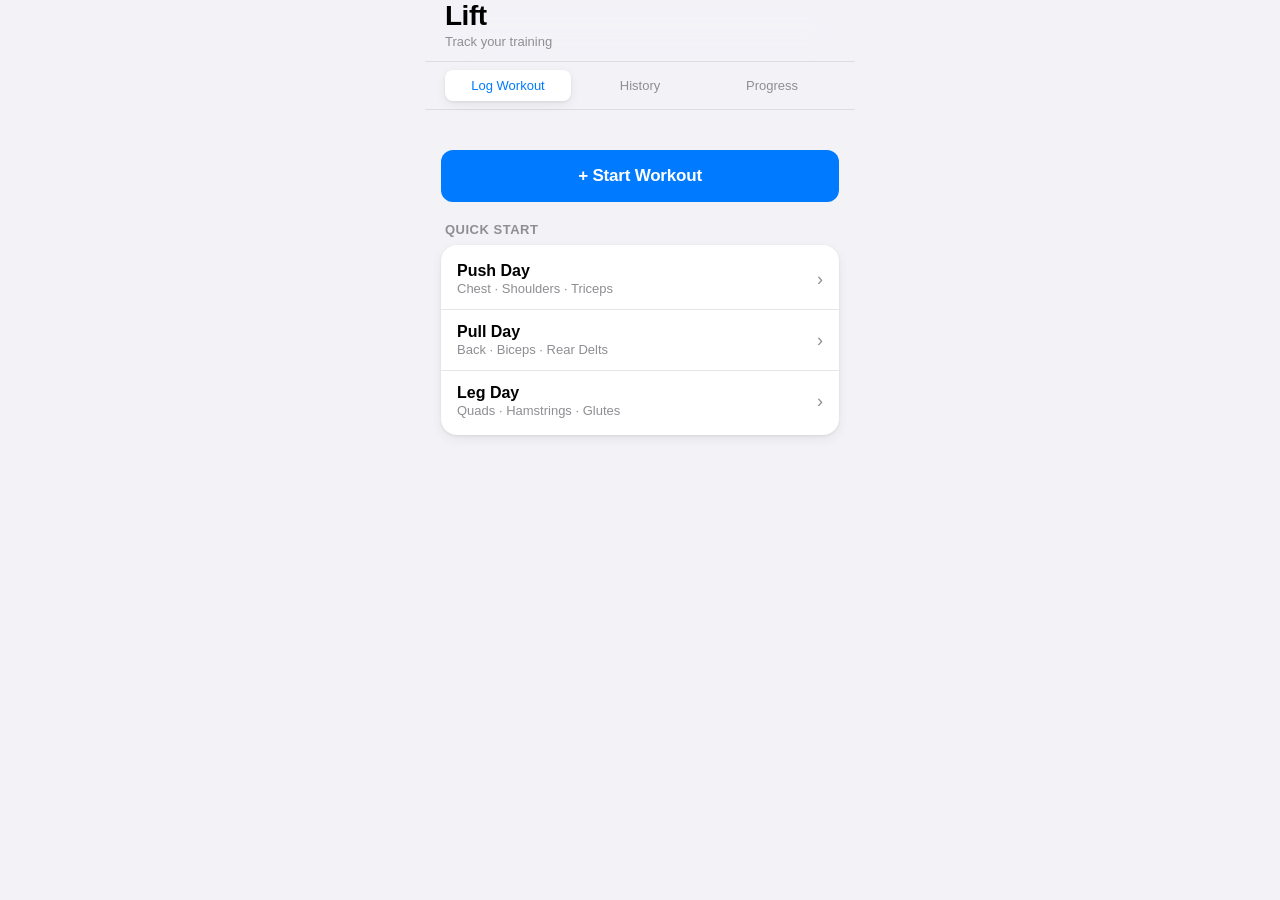
==== work_out.html @ ac43547d "new app" ====
<!DOCTYPE html>
<html lang="en">
<head>
<meta charset="UTF-8">
<meta name="viewport" content="width=device-width, initial-scale=1.0">
<title>Lift — Workout Tracker</title>
<style>
  * { box-sizing: border-box; margin: 0; padding: 0; -webkit-tap-highlight-color: transparent; }

  :root {
    --ios-blue: #007AFF;
    --ios-blue-light: #E8F2FF;
    --ios-red: #FF3B30;
    --ios-green: #34C759;
    --ios-orange: #FF9500;
    --ios-gray: #8E8E93;
    --ios-gray2: #AEAEB2;
    --ios-gray3: #C7C7CC;
    --ios-gray4: #D1D1D6;
    --ios-gray5: #E5E5EA;
    --ios-gray6: #F2F2F7;
    --bg: #F2F2F7;
    --surface: #FFFFFF;
    --surface2: #F9F9FB;
    --text: #000000;
    --text2: #3C3C43;
    --text3: #8E8E93;
    --separator: rgba(60,60,67,0.12);
    --border-r: 12px;
    --border-r-sm: 8px;
    --border-r-lg: 16px;
    --shadow: 0 1px 3px rgba(0,0,0,0.08), 0 4px 12px rgba(0,0,0,0.06);
  }

  @media (prefers-color-scheme: dark) {
    :root {
      --ios-blue-light: #0A2540;
      --bg: #000000;
      --surface: #1C1C1E;
      --surface2: #2C2C2E;
      --text: #FFFFFF;
      --text2: #EBEBF5;
      --text3: #8E8E93;
      --separator: rgba(84,84,88,0.65);
      --shadow: 0 1px 3px rgba(0,0,0,0.3), 0 4px 12px rgba(0,0,0,0.2);
    }
  }

  body {
    font-family: -apple-system, 'SF Pro Display', 'SF Pro Text', BlinkMacSystemFont, 'Helvetica Neue', sans-serif;
    background: var(--bg);
    color: var(--text);
    min-height: 100vh;
    max-width: 430px;
    margin: 0 auto;
  }

  /* Nav */
  .nav {
    position: sticky;
    top: 0;
    z-index: 100;
    background: rgba(242,242,247,0.85);
    backdrop-filter: blur(20px) saturate(180%);
    -webkit-backdrop-filter: blur(20px) saturate(180%);
    border-bottom: 0.5px solid var(--separator);
    padding: env(safe-area-inset-top, 44px) 20px 12px;
  }

  @media (prefers-color-scheme: dark) {
    .nav { background: rgba(0,0,0,0.85); }
  }

  .nav-title {
    font-size: 28px;
    font-weight: 700;
    letter-spacing: -0.5px;
    color: var(--text);
  }

  .nav-subtitle {
    font-size: 13px;
    color: var(--text3);
    margin-top: 2px;
  }

  /* Tabs */
  .tabs {
    display: flex;
    background: var(--bg);
    padding: 8px 20px;
    gap: 6px;
    border-bottom: 0.5px solid var(--separator);
  }

  .tab-btn {
    flex: 1;
    padding: 8px;
    border-radius: var(--border-r-sm);
    border: none;
    background: transparent;
    color: var(--text3);
    font-size: 13px;
    font-weight: 500;
    cursor: pointer;
    transition: all 0.2s;
    font-family: inherit;
  }

  .tab-btn.active {
    background: var(--surface);
    color: var(--ios-blue);
    box-shadow: var(--shadow);
  }

  /* Content */
  .screen { display: none; padding: 16px 16px 100px; }
  .screen.active { display: block; }

  /* Cards */
  .card {
    background: var(--surface);
    border-radius: var(--border-r-lg);
    overflow: hidden;
    margin-bottom: 16px;
    box-shadow: var(--shadow);
  }

  .card-header {
    padding: 14px 16px;
    border-bottom: 0.5px solid var(--separator);
    display: flex;
    align-items: center;
    justify-content: space-between;
  }

  .card-title {
    font-size: 17px;
    font-weight: 600;
    color: var(--text);
    letter-spacing: -0.2px;
  }

  .card-body { padding: 16px; }

  /* Buttons */
  .btn-primary {
    background: var(--ios-blue);
    color: #fff;
    border: none;
    border-radius: var(--border-r);
    padding: 14px 20px;
    font-size: 16px;
    font-weight: 600;
    cursor: pointer;
    width: 100%;
    font-family: inherit;
    transition: opacity 0.15s, transform 0.1s;
    letter-spacing: -0.2px;
  }

  .btn-primary:active { opacity: 0.8; transform: scale(0.98); }

  .btn-secondary {
    background: var(--ios-blue-light);
    color: var(--ios-blue);
    border: none;
    border-radius: var(--border-r-sm);
    padding: 9px 14px;
    font-size: 14px;
    font-weight: 600;
    cursor: pointer;
    font-family: inherit;
    transition: opacity 0.15s, transform 0.1s;
  }

  .btn-secondary:active { opacity: 0.7; transform: scale(0.97); }

  .btn-ghost {
    background: transparent;
    color: var(--ios-blue);
    border: none;
    padding: 6px 10px;
    font-size: 15px;
    font-weight: 500;
    cursor: pointer;
    font-family: inherit;
  }

  .btn-danger {
    background: rgba(255,59,48,0.1);
    color: var(--ios-red);
    border: none;
    border-radius: var(--border-r-sm);
    padding: 7px 10px;
    font-size: 13px;
    font-weight: 500;
    cursor: pointer;
    font-family: inherit;
  }

  /* Form elements */
  .field-label {
    font-size: 12px;
    font-weight: 600;
    color: var(--text3);
    text-transform: uppercase;
    letter-spacing: 0.4px;
    margin-bottom: 6px;
  }

  input[type="text"], input[type="number"], select, textarea {
    width: 100%;
    background: var(--surface2);
    border: 1px solid var(--separator);
    border-radius: var(--border-r-sm);
    padding: 10px 12px;
    font-size: 15px;
    color: var(--text);
    font-family: inherit;
    outline: none;
    transition: border-color 0.2s;
    -webkit-appearance: none;
  }

  input:focus, select:focus, textarea:focus {
    border-color: var(--ios-blue);
    background: var(--surface);
  }

  input::placeholder { color: var(--text3); }

  /* Workout name input on log screen */
  .workout-name-input {
    font-size: 22px;
    font-weight: 700;
    padding: 12px 0;
    background: transparent;
    border: none;
    border-bottom: 1.5px solid var(--separator);
    border-radius: 0;
    letter-spacing: -0.3px;
  }

  .workout-name-input:focus { border-bottom-color: var(--ios-blue); }

  /* Exercise block */
  .exercise-block {
    background: var(--surface);
    border-radius: var(--border-r-lg);
    margin-bottom: 12px;
    overflow: hidden;
    box-shadow: var(--shadow);
  }

  .exercise-header {
    display: flex;
    align-items: center;
    gap: 10px;
    padding: 12px 14px;
    background: var(--surface);
    border-bottom: 0.5px solid var(--separator);
  }

  .exercise-name-input {
    flex: 1;
    background: transparent;
    border: none;
    border-radius: 0;
    font-size: 16px;
    font-weight: 600;
    padding: 0;
    letter-spacing: -0.2px;
  }

  .exercise-name-input:focus { border: none; outline: none; }

  /* Sets table */
  .sets-table { width: 100%; }

  .sets-header {
    display: grid;
    grid-template-columns: 32px 1fr 1fr 1fr 36px;
    gap: 6px;
    padding: 6px 14px;
    background: var(--bg);
  }

  .sets-header span {
    font-size: 11px;
    font-weight: 600;
    color: var(--text3);
    text-transform: uppercase;
    letter-spacing: 0.4px;
    text-align: center;
  }

  .sets-header span:first-child { text-align: left; }

  .set-row {
    display: grid;
    grid-template-columns: 32px 1fr 1fr 1fr 36px;
    gap: 6px;
    padding: 6px 14px;
    align-items: center;
    border-bottom: 0.5px solid var(--separator);
    animation: slideIn 0.2s ease;
  }

  @keyframes slideIn {
    from { opacity: 0; transform: translateY(-6px); }
    to { opacity: 1; transform: translateY(0); }
  }

  .set-number {
    width: 26px;
    height: 26px;
    border-radius: 50%;
    background: var(--ios-blue-light);
    color: var(--ios-blue);
    display: flex;
    align-items: center;
    justify-content: center;
    font-size: 12px;
    font-weight: 700;
  }

  .set-row input {
    text-align: center;
    padding: 7px 4px;
    font-size: 15px;
    font-weight: 500;
  }

  .remove-set-btn {
    background: transparent;
    border: none;
    color: var(--text3);
    cursor: pointer;
    font-size: 20px;
    line-height: 1;
    padding: 2px 4px;
    border-radius: 50%;
    transition: color 0.15s;
  }

  .remove-set-btn:active { color: var(--ios-red); }

  .add-set-row {
    padding: 10px 14px;
  }

  .add-set-btn {
    background: transparent;
    border: none;
    color: var(--ios-blue);
    font-size: 14px;
    font-weight: 600;
    cursor: pointer;
    font-family: inherit;
    padding: 2px 0;
    display: flex;
    align-items: center;
    gap: 4px;
  }

  /* Timer pill */
  .timer-pill {
    display: inline-flex;
    align-items: center;
    gap: 6px;
    background: rgba(52,199,89,0.12);
    color: var(--ios-green);
    padding: 6px 12px;
    border-radius: 20px;
    font-size: 14px;
    font-weight: 600;
    margin-bottom: 16px;
  }

  .timer-dot {
    width: 8px;
    height: 8px;
    border-radius: 50%;
    background: var(--ios-green);
    animation: pulse 1.5s infinite;
  }

  @keyframes pulse {
    0%, 100% { opacity: 1; }
    50% { opacity: 0.3; }
  }

  /* History cards */
  .history-card {
    background: var(--surface);
    border-radius: var(--border-r-lg);
    padding: 14px 16px;
    margin-bottom: 10px;
    box-shadow: var(--shadow);
    cursor: pointer;
    transition: transform 0.1s;
  }

  .history-card:active { transform: scale(0.98); }

  .history-date {
    font-size: 12px;
    font-weight: 600;
    color: var(--ios-blue);
    text-transform: uppercase;
    letter-spacing: 0.5px;
    margin-bottom: 4px;
  }

  .history-name {
    font-size: 18px;
    font-weight: 700;
    letter-spacing: -0.3px;
    margin-bottom: 6px;
  }

  .history-meta {
    display: flex;
    gap: 12px;
    flex-wrap: wrap;
  }

  .history-pill {
    font-size: 12px;
    color: var(--text3);
    display: flex;
    align-items: center;
    gap: 3px;
  }

  /* Expanded history */
  .history-detail {
    margin-top: 12px;
    padding-top: 12px;
    border-top: 0.5px solid var(--separator);
    display: none;
  }

  .history-detail.open { display: block; }

  .history-exercise {
    margin-bottom: 10px;
  }

  .history-ex-name {
    font-size: 14px;
    font-weight: 600;
    margin-bottom: 4px;
    color: var(--text2);
  }

  .history-sets {
    display: flex;
    flex-wrap: wrap;
    gap: 5px;
  }

  .history-set-chip {
    background: var(--bg);
    border-radius: 6px;
    padding: 3px 8px;
    font-size: 12px;
    color: var(--text3);
    font-weight: 500;
  }

  /* Stats */
  .stats-grid {
    display: grid;
    grid-template-columns: 1fr 1fr;
    gap: 10px;
    margin-bottom: 16px;
  }

  .stat-card {
    background: var(--surface);
    border-radius: var(--border-r-lg);
    padding: 14px;
    box-shadow: var(--shadow);
  }

  .stat-icon {
    font-size: 20px;
    margin-bottom: 6px;
  }

  .stat-value {
    font-size: 26px;
    font-weight: 700;
    letter-spacing: -0.5px;
    color: var(--text);
  }

  .stat-label {
    font-size: 12px;
    color: var(--text3);
    font-weight: 500;
    margin-top: 2px;
  }

  /* Empty state */
  .empty-state {
    text-align: center;
    padding: 48px 24px;
    color: var(--text3);
  }

  .empty-icon { font-size: 48px; margin-bottom: 12px; }
  .empty-title { font-size: 18px; font-weight: 600; color: var(--text2); margin-bottom: 6px; }
  .empty-sub { font-size: 14px; line-height: 1.5; }

  /* Bottom bar */
  .bottom-bar {
    position: fixed;
    bottom: 0;
    left: 50%;
    transform: translateX(-50%);
    width: 100%;
    max-width: 430px;
    padding: 12px 16px env(safe-area-inset-bottom, 16px);
    background: rgba(242,242,247,0.9);
    backdrop-filter: blur(20px);
    -webkit-backdrop-filter: blur(20px);
    border-top: 0.5px solid var(--separator);
    z-index: 50;
  }

  @media (prefers-color-scheme: dark) {
    .bottom-bar { background: rgba(0,0,0,0.9); }
  }

  /* Section header */
  .section-header {
    font-size: 13px;
    font-weight: 600;
    color: var(--text3);
    text-transform: uppercase;
    letter-spacing: 0.5px;
    padding: 0 4px;
    margin-bottom: 8px;
    margin-top: 4px;
  }

  /* Tag badge */
  .muscle-tag {
    display: inline-block;
    background: var(--ios-blue-light);
    color: var(--ios-blue);
    border-radius: 6px;
    padding: 3px 8px;
    font-size: 12px;
    font-weight: 600;
    margin: 2px;
  }

  /* Modal overlay */
  .modal-overlay {
    display: none;
    position: fixed;
    inset: 0;
    background: rgba(0,0,0,0.5);
    z-index: 200;
    align-items: flex-end;
  }

  .modal-overlay.open { display: flex; }

  .modal-sheet {
    background: var(--surface);
    border-radius: 20px 20px 0 0;
    width: 100%;
    max-width: 430px;
    margin: 0 auto;
    padding: 20px 20px env(safe-area-inset-bottom, 20px);
    animation: slideUp 0.3s cubic-bezier(0.32,0.72,0,1);
  }

  @keyframes slideUp {
    from { transform: translateY(100%); }
    to { transform: translateY(0); }
  }

  .modal-handle {
    width: 36px;
    height: 4px;
    border-radius: 2px;
    background: var(--ios-gray4);
    margin: 0 auto 20px;
  }

  select {
    background-image: url("data:image/svg+xml,%3Csvg xmlns='http://www.w3.org/2000/svg' width='12' height='8'%3E%3Cpath d='M1 1l5 5 5-5' stroke='%238E8E93' stroke-width='1.5' fill='none' stroke-linecap='round'/%3E%3C/svg%3E");
    background-repeat: no-repeat;
    background-position: right 12px center;
    padding-right: 32px;
    cursor: pointer;
  }

  .chevron {
    color: var(--text3);
    font-size: 18px;
    font-weight: 300;
    transition: transform 0.2s;
  }

  .chevron.open { transform: rotate(90deg); }
</style>
</head>
<body>

<div class="nav">
  <div class="nav-title">Lift</div>
  <div class="nav-subtitle" id="nav-sub">Track your training</div>
</div>

<div class="tabs">
  <button class="tab-btn active" onclick="switchTab('log')">Log Workout</button>
  <button class="tab-btn" onclick="switchTab('history')">History</button>
  <button class="tab-btn" onclick="switchTab('stats')">Progress</button>
</div>

<!-- LOG SCREEN -->
<div class="screen active" id="screen-log">
  <div id="log-idle">
    <div style="padding: 24px 0 16px;">
      <button class="btn-primary" onclick="startWorkout()" style="font-size: 17px; padding: 16px;">
        + Start Workout
      </button>
    </div>

    <div class="section-header">Quick Start</div>
    <div class="card">
      <div style="padding: 4px 0;">
        <div onclick="startFromTemplate('Push Day')" style="padding: 13px 16px; display: flex; align-items: center; justify-content: space-between; cursor: pointer; border-bottom: 0.5px solid var(--separator);">
          <div>
            <div style="font-size: 16px; font-weight: 600;">Push Day</div>
            <div style="font-size: 13px; color: var(--text3); margin-top: 1px;">Chest · Shoulders · Triceps</div>
          </div>
          <span class="chevron">›</span>
        </div>
        <div onclick="startFromTemplate('Pull Day')" style="padding: 13px 16px; display: flex; align-items: center; justify-content: space-between; cursor: pointer; border-bottom: 0.5px solid var(--separator);">
          <div>
            <div style="font-size: 16px; font-weight: 600;">Pull Day</div>
            <div style="font-size: 13px; color: var(--text3); margin-top: 1px;">Back · Biceps · Rear Delts</div>
          </div>
          <span class="chevron">›</span>
        </div>
        <div onclick="startFromTemplate('Leg Day')" style="padding: 13px 16px; display: flex; align-items: center; justify-content: space-between; cursor: pointer;">
          <div>
            <div style="font-size: 16px; font-weight: 600;">Leg Day</div>
            <div style="font-size: 13px; color: var(--text3); margin-top: 1px;">Quads · Hamstrings · Glutes</div>
          </div>
          <span class="chevron">›</span>
        </div>
      </div>
    </div>
  </div>

  <div id="log-active" style="display:none;">
    <div style="margin-bottom: 16px;">
      <input type="text" class="workout-name-input" id="workout-name" placeholder="Workout Name" style="width:100%;"/>
    </div>
    <div class="timer-pill">
      <div class="timer-dot"></div>
      <span id="timer-display">0:00</span>
    </div>

    <div id="exercises-container"></div>

    <button class="btn-secondary" onclick="addExercise()" style="width:100%; padding: 12px; font-size: 15px; margin-bottom: 12px;">
      + Add Exercise
    </button>

    <div style="display: flex; gap: 10px;">
      <button onclick="cancelWorkout()" style="flex:1; padding: 13px; background: rgba(255,59,48,0.1); color: var(--ios-red); border: none; border-radius: 12px; font-size: 15px; font-weight: 600; cursor: pointer; font-family: inherit;">Cancel</button>
      <button onclick="finishWorkout()" style="flex:2; padding: 13px; background: var(--ios-green); color: #fff; border: none; border-radius: 12px; font-size: 15px; font-weight: 600; cursor: pointer; font-family: inherit;">Finish Workout</button>
    </div>
  </div>
</div>

<!-- HISTORY SCREEN -->
<div class="screen" id="screen-history">
  <div id="history-list">
    <div class="empty-state">
      <div class="empty-icon">🏋️</div>
      <div class="empty-title">No workouts yet</div>
      <div class="empty-sub">Your completed workouts will appear here. Start your first session!</div>
    </div>
  </div>
</div>

<!-- STATS SCREEN -->
<div class="screen" id="screen-stats">
  <div class="stats-grid" id="stats-grid">
    <div class="stat-card">
      <div class="stat-icon">📅</div>
      <div class="stat-value" id="stat-total">0</div>
      <div class="stat-label">Total Workouts</div>
    </div>
    <div class="stat-card">
      <div class="stat-icon">🔥</div>
      <div class="stat-value" id="stat-streak">0</div>
      <div class="stat-label">Day Streak</div>
    </div>
    <div class="stat-card">
      <div class="stat-icon">⚡</div>
      <div class="stat-value" id="stat-sets">0</div>
      <div class="stat-label">Total Sets</div>
    </div>
    <div class="stat-card">
      <div class="stat-icon">🏆</div>
      <div class="stat-value" id="stat-volume">0</div>
      <div class="stat-label">Total Volume (lbs)</div>
    </div>
  </div>

  <div class="section-header" style="margin-top: 8px;">Exercise Frequency</div>
  <div id="exercise-freq" class="card card-body">
    <div style="color: var(--text3); font-size: 14px; text-align: center; padding: 16px 0;">Complete workouts to see your most-trained exercises.</div>
  </div>
</div>

<!-- EXERCISE PICKER MODAL -->
<div class="modal-overlay" id="exercise-modal" onclick="closeModal(event)">
  <div class="modal-sheet" onclick="event.stopPropagation()">
    <div class="modal-handle"></div>
    <div style="font-size: 18px; font-weight: 700; margin-bottom: 14px; letter-spacing: -0.3px;">Choose Exercise</div>
    <input type="text" placeholder="Search exercises…" id="exercise-search" oninput="filterExercises()" style="margin-bottom: 12px;">
    <div id="exercise-list" style="max-height: 360px; overflow-y: auto;"></div>
  </div>
</div>

<script>
const EXERCISES = [
  {name:'Bench Press', muscles:'Chest · Triceps'},
  {name:'Incline Bench Press', muscles:'Upper Chest'},
  {name:'Dumbbell Fly', muscles:'Chest'},
  {name:'Push-up', muscles:'Chest · Triceps'},
  {name:'Cable Crossover', muscles:'Chest'},
  {name:'Overhead Press', muscles:'Shoulders · Triceps'},
  {name:'Lateral Raise', muscles:'Shoulders'},
  {name:'Front Raise', muscles:'Shoulders'},
  {name:'Arnold Press', muscles:'Shoulders'},
  {name:'Tricep Pushdown', muscles:'Triceps'},
  {name:'Skull Crusher', muscles:'Triceps'},
  {name:'Tricep Dip', muscles:'Triceps'},
  {name:'Pull-up', muscles:'Back · Biceps'},
  {name:'Barbell Row', muscles:'Back'},
  {name:'Dumbbell Row', muscles:'Back'},
  {name:'Lat Pulldown', muscles:'Back'},
  {name:'Seated Cable Row', muscles:'Back'},
  {name:'Face Pull', muscles:'Rear Delts'},
  {name:'Barbell Curl', muscles:'Biceps'},
  {name:'Dumbbell Curl', muscles:'Biceps'},
  {name:'Hammer Curl', muscles:'Biceps'},
  {name:'Preacher Curl', muscles:'Biceps'},
  {name:'Squat', muscles:'Quads · Glutes'},
  {name:'Leg Press', muscles:'Quads'},
  {name:'Romanian Deadlift', muscles:'Hamstrings · Glutes'},
  {name:'Deadlift', muscles:'Full Body'},
  {name:'Leg Curl', muscles:'Hamstrings'},
  {name:'Leg Extension', muscles:'Quads'},
  {name:'Hip Thrust', muscles:'Glutes'},
  {name:'Calf Raise', muscles:'Calves'},
  {name:'Lunge', muscles:'Quads · Glutes'},
  {name:'Plank', muscles:'Core'},
  {name:'Crunch', muscles:'Core'},
  {name:'Cable Crunch', muscles:'Core'},
  {name:'Russian Twist', muscles:'Core'},
  {name:'Custom Exercise', muscles:'Custom'},
];

const TEMPLATES = {
  'Push Day': ['Bench Press','Overhead Press','Incline Bench Press','Lateral Raise','Tricep Pushdown'],
  'Pull Day': ['Pull-up','Barbell Row','Lat Pulldown','Barbell Curl','Face Pull'],
  'Leg Day': ['Squat','Romanian Deadlift','Leg Press','Leg Curl','Calf Raise'],
};

let workouts = JSON.parse(localStorage.getItem('lift_workouts') || '[]');
let currentWorkout = null;
let timerInterval = null;
let timerStart = null;
let currentExerciseTarget = null;

function switchTab(tab) {
  document.querySelectorAll('.tab-btn').forEach((b,i) => b.classList.remove('active'));
  document.querySelectorAll('.screen').forEach(s => s.classList.remove('active'));
  const tabs = ['log','history','stats'];
  document.querySelectorAll('.tab-btn')[tabs.indexOf(tab)].classList.add('active');
  document.getElementById('screen-' + tab).classList.add('active');
  if (tab === 'history') renderHistory();
  if (tab === 'stats') renderStats();
}

function startWorkout(name) {
  currentWorkout = {
    name: name || 'Morning Workout',
    date: new Date().toISOString(),
    exercises: []
  };
  document.getElementById('workout-name').value = currentWorkout.name;
  document.getElementById('log-idle').style.display = 'none';
  document.getElementById('log-active').style.display = 'block';
  document.getElementById('exercises-container').innerHTML = '';
  timerStart = Date.now();
  timerInterval = setInterval(updateTimer, 1000);
  document.getElementById('nav-sub').textContent = 'Workout in progress';
  addExercise();
}

function startFromTemplate(tplName) {
  currentWorkout = {
    name: tplName,
    date: new Date().toISOString(),
    exercises: []
  };
  document.getElementById('workout-name').value = tplName;
  document.getElementById('log-idle').style.display = 'none';
  document.getElementById('log-active').style.display = 'block';
  document.getElementById('exercises-container').innerHTML = '';
  timerStart = Date.now();
  timerInterval = setInterval(updateTimer, 1000);
  document.getElementById('nav-sub').textContent = 'Workout in progress';
  const exs = TEMPLATES[tplName] || [];
  exs.forEach(name => addExercise(name));
}

function updateTimer() {
  const elapsed = Math.floor((Date.now() - timerStart) / 1000);
  const m = Math.floor(elapsed / 60), s = elapsed % 60;
  document.getElementById('timer-display').textContent = m + ':' + String(s).padStart(2,'0');
}

let exCounter = 0;
function addExercise(namePreset) {
  const id = 'ex-' + (exCounter++);
  const container = document.getElementById('exercises-container');
  const div = document.createElement('div');
  div.className = 'exercise-block';
  div.id = id;
  div.innerHTML = `
    <div class="exercise-header">
      <input type="text" class="exercise-name-input" placeholder="Exercise name" value="${namePreset || ''}" id="${id}-name">
      <button class="btn-secondary" onclick="openExercisePicker('${id}')">Browse</button>
      <button class="btn-danger" onclick="removeExercise('${id}')">✕</button>
    </div>
    <div class="sets-table">
      <div class="sets-header">
        <span>Set</span>
        <span>Reps</span>
        <span>Weight</span>
        <span>Unit</span>
        <span></span>
      </div>
      <div id="${id}-sets"></div>
    </div>
    <div class="add-set-row">
      <button class="add-set-btn" onclick="addSet('${id}')">+ Add Set</button>
    </div>
  `;
  container.appendChild(div);
  addSet(id);
}

function removeExercise(id) {
  document.getElementById(id).remove();
}

let setCounters = {};
function addSet(exId) {
  if (!setCounters[exId]) setCounters[exId] = 0;
  setCounters[exId]++;
  const num = setCounters[exId];
  const setId = exId + '-set-' + num;
  const container = document.getElementById(exId + '-sets');
  const div = document.createElement('div');
  div.className = 'set-row';
  div.id = setId;
  div.innerHTML = `
    <div class="set-number">${num}</div>
    <input type="number" placeholder="—" min="0" id="${setId}-reps">
    <input type="number" placeholder="—" min="0" step="0.5" id="${setId}-weight">
    <select id="${setId}-unit" style="padding: 7px 28px 7px 8px; font-size: 13px;">
      <option>lbs</option>
      <option>kg</option>
    </select>
    <button class="remove-set-btn" onclick="removeSet('${setId}', '${exId}')">−</button>
  `;
  container.appendChild(div);
}

function removeSet(setId, exId) {
  const el = document.getElementById(setId);
  if (el) el.remove();
  renumberSets(exId);
}

function renumberSets(exId) {
  const rows = document.querySelectorAll(`#${exId}-sets .set-row`);
  rows.forEach((row, i) => {
    const badge = row.querySelector('.set-number');
    if (badge) badge.textContent = i + 1;
  });
}

function openExercisePicker(exId) {
  currentExerciseTarget = exId;
  filterExercises();
  document.getElementById('exercise-modal').classList.add('open');
  document.getElementById('exercise-search').value = '';
  document.getElementById('exercise-search').focus();
}

function closeModal(e) {
  document.getElementById('exercise-modal').classList.remove('open');
}

function filterExercises() {
  const q = document.getElementById('exercise-search').value.toLowerCase();
  const list = document.getElementById('exercise-list');
  const filtered = EXERCISES.filter(e => e.name.toLowerCase().includes(q) || e.muscles.toLowerCase().includes(q));
  list.innerHTML = filtered.map(e => `
    <div onclick="pickExercise('${e.name}')" style="padding: 12px 4px; display: flex; align-items: center; justify-content: space-between; border-bottom: 0.5px solid var(--separator); cursor: pointer;">
      <div>
        <div style="font-size: 16px; font-weight: 500;">${e.name}</div>
        <div style="font-size: 12px; color: var(--text3); margin-top: 2px;">${e.muscles}</div>
      </div>
      <span style="color: var(--ios-blue); font-size: 20px;">+</span>
    </div>
  `).join('');
}

function pickExercise(name) {
  if (currentExerciseTarget) {
    document.getElementById(currentExerciseTarget + '-name').value = name === 'Custom Exercise' ? '' : name;
    if (name === 'Custom Exercise') {
      document.getElementById(currentExerciseTarget + '-name').focus();
    }
  }
  document.getElementById('exercise-modal').classList.remove('open');
}

function collectWorkoutData() {
  const name = document.getElementById('workout-name').value || 'Workout';
  const exercises = [];
  document.querySelectorAll('.exercise-block').forEach(block => {
    const exName = block.querySelector('.exercise-name-input').value || 'Unknown Exercise';
    const sets = [];
    block.querySelectorAll('.set-row').forEach(row => {
      const reps = row.querySelector('input[id$="-reps"]')?.value;
      const weight = row.querySelector('input[id$="-weight"]')?.value;
      const unit = row.querySelector('select')?.value || 'lbs';
      sets.push({ reps: reps || '—', weight: weight || '—', unit });
    });
    if (sets.length > 0) exercises.push({ name: exName, sets });
  });
  return { name, exercises };
}

function finishWorkout() {
  const { name, exercises } = collectWorkoutData();
  if (exercises.length === 0) {
    alert('Add at least one exercise before finishing.');
    return;
  }
  const elapsed = Math.floor((Date.now() - timerStart) / 1000);
  const workout = {
    id: Date.now(),
    name,
    date: new Date().toISOString(),
    duration: elapsed,
    exercises
  };
  workouts.unshift(workout);
  localStorage.setItem('lift_workouts', JSON.stringify(workouts));
  endSession();
  switchTab('history');
}

function cancelWorkout() {
  if (!confirm('Cancel this workout? Progress will be lost.')) return;
  endSession();
}

function endSession() {
  clearInterval(timerInterval);
  timerInterval = null;
  timerStart = null;
  currentWorkout = null;
  setCounters = {};
  exCounter = 0;
  document.getElementById('log-idle').style.display = 'block';
  document.getElementById('log-active').style.display = 'none';
  document.getElementById('nav-sub').textContent = 'Track your training';
}

function renderHistory() {
  const container = document.getElementById('history-list');
  if (workouts.length === 0) {
    container.innerHTML = `<div class="empty-state"><div class="empty-icon">🏋️</div><div class="empty-title">No workouts yet</div><div class="empty-sub">Your completed workouts will appear here. Start your first session!</div></div>`;
    return;
  }
  container.innerHTML = workouts.map((w, i) => {
    const date = new Date(w.date);
    const dateStr = date.toLocaleDateString('en-US', {weekday:'short', month:'short', day:'numeric'});
    const totalSets = w.exercises.reduce((a, e) => a + e.sets.length, 0);
    const totalVol = w.exercises.reduce((a, e) => a + e.sets.reduce((b, s) => {
      const wt = parseFloat(s.weight) || 0;
      const rp = parseFloat(s.reps) || 0;
      return b + wt * rp;
    }, 0), 0);
    const dur = w.duration ? Math.floor(w.duration / 60) + 'm' : '';
    return `
      <div class="history-card" onclick="toggleHistory(${i})">
        <div class="history-date">${dateStr}</div>
        <div class="history-name">${w.name}</div>
        <div class="history-meta">
          <span class="history-pill">💪 ${w.exercises.length} exercises</span>
          <span class="history-pill">📋 ${totalSets} sets</span>
          ${dur ? `<span class="history-pill">⏱ ${dur}</span>` : ''}
          ${totalVol > 0 ? `<span class="history-pill">🏋️ ${Math.round(totalVol).toLocaleString()} lbs</span>` : ''}
        </div>
        <div class="history-detail" id="hist-detail-${i}">
          ${w.exercises.map(e => `
            <div class="history-exercise">
              <div class="history-ex-name">${e.name}</div>
              <div class="history-sets">
                ${e.sets.map((s, si) => `<span class="history-set-chip">Set ${si+1}: ${s.reps} reps × ${s.weight} ${s.unit}</span>`).join('')}
              </div>
            </div>
          `).join('')}
          <button onclick="deleteWorkout(event, ${w.id})" style="margin-top:10px; background: rgba(255,59,48,0.1); color: var(--ios-red); border: none; border-radius: 8px; padding: 7px 14px; font-size: 13px; font-weight: 600; cursor: pointer; font-family: inherit;">Delete Workout</button>
        </div>
      </div>`;
  }).join('');
}

function toggleHistory(i) {
  const el = document.getElementById('hist-detail-' + i);
  el.classList.toggle('open');
}

function deleteWorkout(e, id) {
  e.stopPropagation();
  workouts = workouts.filter(w => w.id !== id);
  localStorage.setItem('lift_workouts', JSON.stringify(workouts));
  renderHistory();
  renderStats();
}

function renderStats() {
  document.getElementById('stat-total').textContent = workouts.length;
  const totalSets = workouts.reduce((a, w) => a + w.exercises.reduce((b, e) => b + e.sets.length, 0), 0);
  const totalVol = workouts.reduce((a, w) => a + w.exercises.reduce((b, e) => b + e.sets.reduce((c, s) => {
    const wt = parseFloat(s.weight) || 0;
    const rp = parseFloat(s.reps) || 0;
    return c + wt * rp;
  }, 0), 0), 0);
  document.getElementById('stat-sets').textContent = totalSets;
  document.getElementById('stat-volume').textContent = Math.round(totalVol).toLocaleString();

  // Streak
  let streak = 0;
  const today = new Date(); today.setHours(0,0,0,0);
  const sortedDates = workouts.map(w => { const d = new Date(w.date); d.setHours(0,0,0,0); return d.getTime(); });
  const uniqueDates = [...new Set(sortedDates)].sort((a,b) => b - a);
  for (let i = 0; i < uniqueDates.length; i++) {
    const expected = new Date(today); expected.setDate(today.getDate() - i);
    if (uniqueDates[i] === expected.getTime()) streak++;
    else break;
  }
  document.getElementById('stat-streak').textContent = streak;

  // Exercise frequency
  const freq = {};
  workouts.forEach(w => w.exercises.forEach(e => { freq[e.name] = (freq[e.name] || 0) + 1; }));
  const sorted = Object.entries(freq).sort((a,b) => b[1]-a[1]).slice(0, 8);
  const freqEl = document.getElementById('exercise-freq');
  if (sorted.length === 0) {
    freqEl.innerHTML = '<div style="color: var(--text3); font-size: 14px; text-align: center; padding: 16px 0;">Complete workouts to see your most-trained exercises.</div>';
  } else {
    const max = sorted[0][1];
    freqEl.innerHTML = sorted.map(([name, count]) => `
      <div style="margin-bottom: 12px;">
        <div style="display: flex; justify-content: space-between; margin-bottom: 4px;">
          <span style="font-size: 14px; font-weight: 500;">${name}</span>
          <span style="font-size: 13px; color: var(--text3);">${count}×</span>
        </div>
        <div style="background: var(--bg); border-radius: 4px; height: 6px; overflow: hidden;">
          <div style="width: ${Math.round(count/max*100)}%; height: 100%; background: var(--ios-blue); border-radius: 4px; transition: width 0.5s;"></div>
        </div>
      </div>
    `).join('');
  }
}

renderStats();
</script>
</body>
</html>
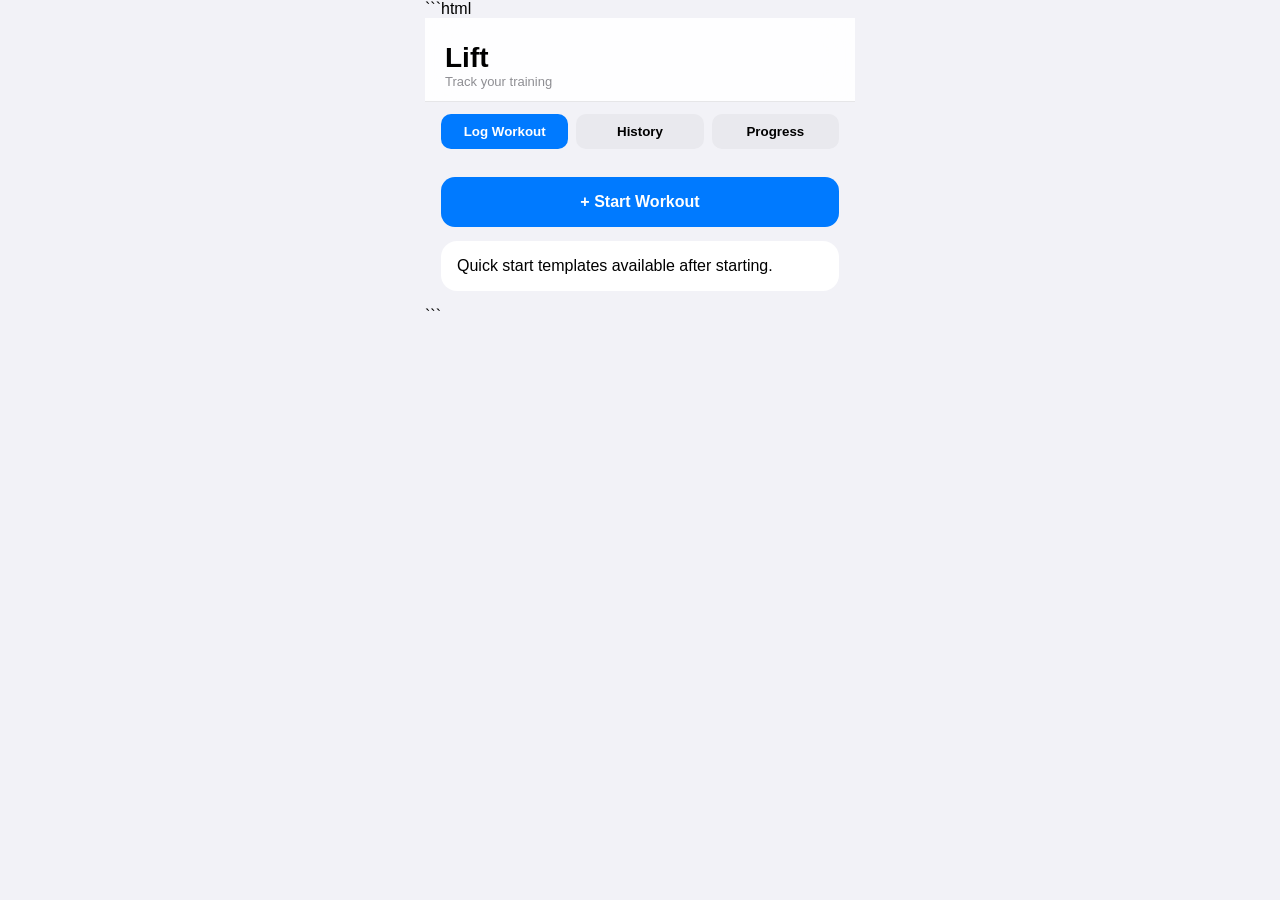
==== commit 23e80042: "test 3" ====
--- a/work_out.html
+++ b/work_out.html
@@ -1,1106 +1,685 @@
+```html
 <!DOCTYPE html>
 <html lang="en">
 <head>
-<meta charset="UTF-8">
-<meta name="viewport" content="width=device-width, initial-scale=1.0">
+<meta charset="UTF-8" />
+<meta name="viewport" content="width=device-width, initial-scale=1.0" />
 <title>Lift — Workout Tracker</title>
+
 <style>
-  * { box-sizing: border-box; margin: 0; padding: 0; -webkit-tap-highlight-color: transparent; }
-
-  :root {
-    --ios-blue: #007AFF;
-    --ios-blue-light: #E8F2FF;
-    --ios-red: #FF3B30;
-    --ios-green: #34C759;
-    --ios-orange: #FF9500;
-    --ios-gray: #8E8E93;
-    --ios-gray2: #AEAEB2;
-    --ios-gray3: #C7C7CC;
-    --ios-gray4: #D1D1D6;
-    --ios-gray5: #E5E5EA;
-    --ios-gray6: #F2F2F7;
-    --bg: #F2F2F7;
-    --surface: #FFFFFF;
-    --surface2: #F9F9FB;
-    --text: #000000;
-    --text2: #3C3C43;
-    --text3: #8E8E93;
-    --separator: rgba(60,60,67,0.12);
-    --border-r: 12px;
-    --border-r-sm: 8px;
-    --border-r-lg: 16px;
-    --shadow: 0 1px 3px rgba(0,0,0,0.08), 0 4px 12px rgba(0,0,0,0.06);
-  }
-
-  @media (prefers-color-scheme: dark) {
-    :root {
-      --ios-blue-light: #0A2540;
-      --bg: #000000;
-      --surface: #1C1C1E;
-      --surface2: #2C2C2E;
-      --text: #FFFFFF;
-      --text2: #EBEBF5;
-      --text3: #8E8E93;
-      --separator: rgba(84,84,88,0.65);
-      --shadow: 0 1px 3px rgba(0,0,0,0.3), 0 4px 12px rgba(0,0,0,0.2);
-    }
-  }
-
-  body {
-    font-family: -apple-system, 'SF Pro Display', 'SF Pro Text', BlinkMacSystemFont, 'Helvetica Neue', sans-serif;
-    background: var(--bg);
-    color: var(--text);
-    min-height: 100vh;
-    max-width: 430px;
-    margin: 0 auto;
-  }
-
-  /* Nav */
-  .nav {
-    position: sticky;
-    top: 0;
-    z-index: 100;
-    background: rgba(242,242,247,0.85);
-    backdrop-filter: blur(20px) saturate(180%);
-    -webkit-backdrop-filter: blur(20px) saturate(180%);
-    border-bottom: 0.5px solid var(--separator);
-    padding: env(safe-area-inset-top, 44px) 20px 12px;
-  }
-
-  @media (prefers-color-scheme: dark) {
-    .nav { background: rgba(0,0,0,0.85); }
-  }
-
-  .nav-title {
-    font-size: 28px;
-    font-weight: 700;
-    letter-spacing: -0.5px;
-    color: var(--text);
-  }
-
-  .nav-subtitle {
-    font-size: 13px;
-    color: var(--text3);
-    margin-top: 2px;
-  }
-
-  /* Tabs */
-  .tabs {
-    display: flex;
-    background: var(--bg);
-    padding: 8px 20px;
-    gap: 6px;
-    border-bottom: 0.5px solid var(--separator);
-  }
-
-  .tab-btn {
-    flex: 1;
-    padding: 8px;
-    border-radius: var(--border-r-sm);
-    border: none;
-    background: transparent;
-    color: var(--text3);
-    font-size: 13px;
-    font-weight: 500;
-    cursor: pointer;
-    transition: all 0.2s;
-    font-family: inherit;
-  }
-
-  .tab-btn.active {
-    background: var(--surface);
-    color: var(--ios-blue);
-    box-shadow: var(--shadow);
-  }
-
-  /* Content */
-  .screen { display: none; padding: 16px 16px 100px; }
-  .screen.active { display: block; }
-
-  /* Cards */
-  .card {
-    background: var(--surface);
-    border-radius: var(--border-r-lg);
-    overflow: hidden;
-    margin-bottom: 16px;
-    box-shadow: var(--shadow);
-  }
-
-  .card-header {
-    padding: 14px 16px;
-    border-bottom: 0.5px solid var(--separator);
-    display: flex;
-    align-items: center;
-    justify-content: space-between;
-  }
-
-  .card-title {
-    font-size: 17px;
-    font-weight: 600;
-    color: var(--text);
-    letter-spacing: -0.2px;
-  }
-
-  .card-body { padding: 16px; }
-
-  /* Buttons */
-  .btn-primary {
-    background: var(--ios-blue);
-    color: #fff;
-    border: none;
-    border-radius: var(--border-r);
-    padding: 14px 20px;
-    font-size: 16px;
-    font-weight: 600;
-    cursor: pointer;
-    width: 100%;
-    font-family: inherit;
-    transition: opacity 0.15s, transform 0.1s;
-    letter-spacing: -0.2px;
-  }
-
-  .btn-primary:active { opacity: 0.8; transform: scale(0.98); }
-
-  .btn-secondary {
-    background: var(--ios-blue-light);
-    color: var(--ios-blue);
-    border: none;
-    border-radius: var(--border-r-sm);
-    padding: 9px 14px;
-    font-size: 14px;
-    font-weight: 600;
-    cursor: pointer;
-    font-family: inherit;
-    transition: opacity 0.15s, transform 0.1s;
-  }
-
-  .btn-secondary:active { opacity: 0.7; transform: scale(0.97); }
-
-  .btn-ghost {
-    background: transparent;
-    color: var(--ios-blue);
-    border: none;
-    padding: 6px 10px;
-    font-size: 15px;
-    font-weight: 500;
-    cursor: pointer;
-    font-family: inherit;
-  }
-
-  .btn-danger {
-    background: rgba(255,59,48,0.1);
-    color: var(--ios-red);
-    border: none;
-    border-radius: var(--border-r-sm);
-    padding: 7px 10px;
-    font-size: 13px;
-    font-weight: 500;
-    cursor: pointer;
-    font-family: inherit;
-  }
-
-  /* Form elements */
-  .field-label {
-    font-size: 12px;
-    font-weight: 600;
-    color: var(--text3);
-    text-transform: uppercase;
-    letter-spacing: 0.4px;
-    margin-bottom: 6px;
-  }
-
-  input[type="text"], input[type="number"], select, textarea {
-    width: 100%;
-    background: var(--surface2);
-    border: 1px solid var(--separator);
-    border-radius: var(--border-r-sm);
-    padding: 10px 12px;
-    font-size: 15px;
-    color: var(--text);
-    font-family: inherit;
-    outline: none;
-    transition: border-color 0.2s;
-    -webkit-appearance: none;
-  }
-
-  input:focus, select:focus, textarea:focus {
-    border-color: var(--ios-blue);
-    background: var(--surface);
-  }
-
-  input::placeholder { color: var(--text3); }
-
-  /* Workout name input on log screen */
-  .workout-name-input {
-    font-size: 22px;
-    font-weight: 700;
-    padding: 12px 0;
-    background: transparent;
-    border: none;
-    border-bottom: 1.5px solid var(--separator);
-    border-radius: 0;
-    letter-spacing: -0.3px;
-  }
-
-  .workout-name-input:focus { border-bottom-color: var(--ios-blue); }
-
-  /* Exercise block */
-  .exercise-block {
-    background: var(--surface);
-    border-radius: var(--border-r-lg);
-    margin-bottom: 12px;
-    overflow: hidden;
-    box-shadow: var(--shadow);
-  }
-
-  .exercise-header {
-    display: flex;
-    align-items: center;
-    gap: 10px;
-    padding: 12px 14px;
-    background: var(--surface);
-    border-bottom: 0.5px solid var(--separator);
-  }
-
-  .exercise-name-input {
-    flex: 1;
-    background: transparent;
-    border: none;
-    border-radius: 0;
-    font-size: 16px;
-    font-weight: 600;
-    padding: 0;
-    letter-spacing: -0.2px;
-  }
-
-  .exercise-name-input:focus { border: none; outline: none; }
-
-  /* Sets table */
-  .sets-table { width: 100%; }
-
-  .sets-header {
-    display: grid;
-    grid-template-columns: 32px 1fr 1fr 1fr 36px;
-    gap: 6px;
-    padding: 6px 14px;
-    background: var(--bg);
-  }
-
-  .sets-header span {
-    font-size: 11px;
-    font-weight: 600;
-    color: var(--text3);
-    text-transform: uppercase;
-    letter-spacing: 0.4px;
-    text-align: center;
-  }
-
-  .sets-header span:first-child { text-align: left; }
-
-  .set-row {
-    display: grid;
-    grid-template-columns: 32px 1fr 1fr 1fr 36px;
-    gap: 6px;
-    padding: 6px 14px;
-    align-items: center;
-    border-bottom: 0.5px solid var(--separator);
-    animation: slideIn 0.2s ease;
-  }
-
-  @keyframes slideIn {
-    from { opacity: 0; transform: translateY(-6px); }
-    to { opacity: 1; transform: translateY(0); }
-  }
-
-  .set-number {
-    width: 26px;
-    height: 26px;
-    border-radius: 50%;
-    background: var(--ios-blue-light);
-    color: var(--ios-blue);
-    display: flex;
-    align-items: center;
-    justify-content: center;
-    font-size: 12px;
-    font-weight: 700;
-  }
-
-  .set-row input {
-    text-align: center;
-    padding: 7px 4px;
-    font-size: 15px;
-    font-weight: 500;
-  }
-
-  .remove-set-btn {
-    background: transparent;
-    border: none;
-    color: var(--text3);
-    cursor: pointer;
-    font-size: 20px;
-    line-height: 1;
-    padding: 2px 4px;
-    border-radius: 50%;
-    transition: color 0.15s;
-  }
-
-  .remove-set-btn:active { color: var(--ios-red); }
-
-  .add-set-row {
-    padding: 10px 14px;
-  }
-
-  .add-set-btn {
-    background: transparent;
-    border: none;
-    color: var(--ios-blue);
-    font-size: 14px;
-    font-weight: 600;
-    cursor: pointer;
-    font-family: inherit;
-    padding: 2px 0;
-    display: flex;
-    align-items: center;
-    gap: 4px;
-  }
-
-  /* Timer pill */
-  .timer-pill {
-    display: inline-flex;
-    align-items: center;
-    gap: 6px;
-    background: rgba(52,199,89,0.12);
-    color: var(--ios-green);
-    padding: 6px 12px;
-    border-radius: 20px;
-    font-size: 14px;
-    font-weight: 600;
-    margin-bottom: 16px;
-  }
-
-  .timer-dot {
-    width: 8px;
-    height: 8px;
-    border-radius: 50%;
-    background: var(--ios-green);
-    animation: pulse 1.5s infinite;
-  }
-
-  @keyframes pulse {
-    0%, 100% { opacity: 1; }
-    50% { opacity: 0.3; }
-  }
-
-  /* History cards */
-  .history-card {
-    background: var(--surface);
-    border-radius: var(--border-r-lg);
-    padding: 14px 16px;
-    margin-bottom: 10px;
-    box-shadow: var(--shadow);
-    cursor: pointer;
-    transition: transform 0.1s;
-  }
-
-  .history-card:active { transform: scale(0.98); }
-
-  .history-date {
-    font-size: 12px;
-    font-weight: 600;
-    color: var(--ios-blue);
-    text-transform: uppercase;
-    letter-spacing: 0.5px;
-    margin-bottom: 4px;
-  }
-
-  .history-name {
-    font-size: 18px;
-    font-weight: 700;
-    letter-spacing: -0.3px;
-    margin-bottom: 6px;
-  }
-
-  .history-meta {
-    display: flex;
-    gap: 12px;
-    flex-wrap: wrap;
-  }
-
-  .history-pill {
-    font-size: 12px;
-    color: var(--text3);
-    display: flex;
-    align-items: center;
-    gap: 3px;
-  }
-
-  /* Expanded history */
-  .history-detail {
-    margin-top: 12px;
-    padding-top: 12px;
-    border-top: 0.5px solid var(--separator);
-    display: none;
-  }
-
-  .history-detail.open { display: block; }
-
-  .history-exercise {
-    margin-bottom: 10px;
-  }
-
-  .history-ex-name {
-    font-size: 14px;
-    font-weight: 600;
-    margin-bottom: 4px;
-    color: var(--text2);
-  }
-
-  .history-sets {
-    display: flex;
-    flex-wrap: wrap;
-    gap: 5px;
-  }
-
-  .history-set-chip {
-    background: var(--bg);
-    border-radius: 6px;
-    padding: 3px 8px;
-    font-size: 12px;
-    color: var(--text3);
-    font-weight: 500;
-  }
-
-  /* Stats */
-  .stats-grid {
-    display: grid;
-    grid-template-columns: 1fr 1fr;
-    gap: 10px;
-    margin-bottom: 16px;
-  }
-
-  .stat-card {
-    background: var(--surface);
-    border-radius: var(--border-r-lg);
-    padding: 14px;
-    box-shadow: var(--shadow);
-  }
-
-  .stat-icon {
-    font-size: 20px;
-    margin-bottom: 6px;
-  }
-
-  .stat-value {
-    font-size: 26px;
-    font-weight: 700;
-    letter-spacing: -0.5px;
-    color: var(--text);
-  }
-
-  .stat-label {
-    font-size: 12px;
-    color: var(--text3);
-    font-weight: 500;
-    margin-top: 2px;
-  }
-
-  /* Empty state */
-  .empty-state {
-    text-align: center;
-    padding: 48px 24px;
-    color: var(--text3);
-  }
-
-  .empty-icon { font-size: 48px; margin-bottom: 12px; }
-  .empty-title { font-size: 18px; font-weight: 600; color: var(--text2); margin-bottom: 6px; }
-  .empty-sub { font-size: 14px; line-height: 1.5; }
-
-  /* Bottom bar */
-  .bottom-bar {
-    position: fixed;
-    bottom: 0;
-    left: 50%;
-    transform: translateX(-50%);
-    width: 100%;
-    max-width: 430px;
-    padding: 12px 16px env(safe-area-inset-bottom, 16px);
-    background: rgba(242,242,247,0.9);
-    backdrop-filter: blur(20px);
-    -webkit-backdrop-filter: blur(20px);
-    border-top: 0.5px solid var(--separator);
-    z-index: 50;
-  }
-
-  @media (prefers-color-scheme: dark) {
-    .bottom-bar { background: rgba(0,0,0,0.9); }
-  }
-
-  /* Section header */
-  .section-header {
-    font-size: 13px;
-    font-weight: 600;
-    color: var(--text3);
-    text-transform: uppercase;
-    letter-spacing: 0.5px;
-    padding: 0 4px;
-    margin-bottom: 8px;
-    margin-top: 4px;
-  }
-
-  /* Tag badge */
-  .muscle-tag {
-    display: inline-block;
-    background: var(--ios-blue-light);
-    color: var(--ios-blue);
-    border-radius: 6px;
-    padding: 3px 8px;
-    font-size: 12px;
-    font-weight: 600;
-    margin: 2px;
-  }
-
-  /* Modal overlay */
-  .modal-overlay {
-    display: none;
-    position: fixed;
-    inset: 0;
-    background: rgba(0,0,0,0.5);
-    z-index: 200;
-    align-items: flex-end;
-  }
-
-  .modal-overlay.open { display: flex; }
-
-  .modal-sheet {
-    background: var(--surface);
-    border-radius: 20px 20px 0 0;
-    width: 100%;
-    max-width: 430px;
-    margin: 0 auto;
-    padding: 20px 20px env(safe-area-inset-bottom, 20px);
-    animation: slideUp 0.3s cubic-bezier(0.32,0.72,0,1);
-  }
-
-  @keyframes slideUp {
-    from { transform: translateY(100%); }
-    to { transform: translateY(0); }
-  }
-
-  .modal-handle {
-    width: 36px;
-    height: 4px;
-    border-radius: 2px;
-    background: var(--ios-gray4);
-    margin: 0 auto 20px;
-  }
-
-  select {
-    background-image: url("data:image/svg+xml,%3Csvg xmlns='http://www.w3.org/2000/svg' width='12' height='8'%3E%3Cpath d='M1 1l5 5 5-5' stroke='%238E8E93' stroke-width='1.5' fill='none' stroke-linecap='round'/%3E%3C/svg%3E");
-    background-repeat: no-repeat;
-    background-position: right 12px center;
-    padding-right: 32px;
-    cursor: pointer;
-  }
-
-  .chevron {
-    color: var(--text3);
-    font-size: 18px;
-    font-weight: 300;
-    transition: transform 0.2s;
-  }
-
-  .chevron.open { transform: rotate(90deg); }
+*{
+  box-sizing:border-box;
+  margin:0;
+  padding:0;
+}
+
+:root{
+  --bg:#f2f2f7;
+  --surface:#fff;
+  --text:#000;
+  --muted:#8e8e93;
+  --blue:#007aff;
+  --green:#34c759;
+  --red:#ff3b30;
+  --border:rgba(60,60,67,.12);
+}
+
+body{
+  font-family:-apple-system,BlinkMacSystemFont,sans-serif;
+  background:var(--bg);
+  color:var(--text);
+  max-width:430px;
+  margin:0 auto;
+  min-height:100vh;
+}
+
+.nav{
+  position:sticky;
+  top:0;
+  background:rgba(255,255,255,.9);
+  backdrop-filter:blur(20px);
+  padding:24px 20px 12px;
+  border-bottom:1px solid var(--border);
+  z-index:10;
+}
+
+.nav-title{
+  font-size:28px;
+  font-weight:700;
+}
+
+.nav-subtitle{
+  font-size:13px;
+  color:var(--muted);
+}
+
+.tabs{
+  display:flex;
+  gap:8px;
+  padding:12px 16px;
+}
+
+.tab-btn{
+  flex:1;
+  border:none;
+  background:#e9e9ee;
+  padding:10px;
+  border-radius:10px;
+  cursor:pointer;
+  font-weight:600;
+}
+
+.tab-btn.active{
+  background:var(--blue);
+  color:#fff;
+}
+
+.screen{
+  display:none;
+  padding:16px;
+}
+
+.screen.active{
+  display:block;
+}
+
+.btn-primary{
+  width:100%;
+  border:none;
+  background:var(--blue);
+  color:#fff;
+  padding:16px;
+  border-radius:14px;
+  font-size:16px;
+  font-weight:700;
+  cursor:pointer;
+}
+
+.btn-secondary{
+  border:none;
+  background:#e8f2ff;
+  color:var(--blue);
+  padding:10px 14px;
+  border-radius:10px;
+  cursor:pointer;
+  font-weight:600;
+}
+
+.btn-danger{
+  border:none;
+  background:rgba(255,59,48,.1);
+  color:var(--red);
+  padding:10px 12px;
+  border-radius:10px;
+  cursor:pointer;
+}
+
+.card{
+  background:var(--surface);
+  border-radius:16px;
+  padding:16px;
+  margin-top:14px;
+}
+
+.exercise-block{
+  background:var(--surface);
+  border-radius:16px;
+  margin-bottom:14px;
+  overflow:hidden;
+}
+
+.exercise-header{
+  display:flex;
+  gap:10px;
+  padding:14px;
+  border-bottom:1px solid var(--border);
+}
+
+.exercise-name-input{
+  flex:1;
+  border:none;
+  font-size:16px;
+  font-weight:600;
+  outline:none;
+}
+
+.set-row{
+  display:grid;
+  grid-template-columns:40px 1fr 1fr 1fr 40px;
+  gap:8px;
+  padding:10px 14px;
+  align-items:center;
+}
+
+.set-number{
+  width:28px;
+  height:28px;
+  border-radius:50%;
+  background:#e8f2ff;
+  color:var(--blue);
+  display:flex;
+  align-items:center;
+  justify-content:center;
+  font-size:12px;
+  font-weight:700;
+}
+
+input,
+select{
+  width:100%;
+  border:1px solid var(--border);
+  border-radius:10px;
+  padding:8px;
+  background:#f7f7fa;
+}
+
+.remove-set-btn{
+  border:none;
+  background:none;
+  font-size:20px;
+  cursor:pointer;
+  color:var(--muted);
+}
+
+.add-set-row{
+  padding:0 14px 14px;
+}
+
+.add-set-btn{
+  border:none;
+  background:none;
+  color:var(--blue);
+  font-weight:600;
+  cursor:pointer;
+}
+
+.timer{
+  margin:14px 0;
+  color:var(--green);
+  font-weight:700;
+}
+
+.history-card{
+  background:var(--surface);
+  border-radius:16px;
+  padding:16px;
+  margin-bottom:12px;
+}
+
+.empty{
+  text-align:center;
+  padding:40px 20px;
+  color:var(--muted);
+}
 </style>
 </head>
+
 <body>
 
 <div class="nav">
   <div class="nav-title">Lift</div>
-  <div class="nav-subtitle" id="nav-sub">Track your training</div>
+  <div class="nav-subtitle" id="nav-sub">
+    Track your training
+  </div>
 </div>
 
 <div class="tabs">
-  <button class="tab-btn active" onclick="switchTab('log')">Log Workout</button>
-  <button class="tab-btn" onclick="switchTab('history')">History</button>
-  <button class="tab-btn" onclick="switchTab('stats')">Progress</button>
+  <button class="tab-btn active" data-tab="log">Log Workout</button>
+  <button class="tab-btn" data-tab="history">History</button>
+  <button class="tab-btn" data-tab="stats">Progress</button>
 </div>
 
-<!-- LOG SCREEN -->
+<!-- LOG -->
 <div class="screen active" id="screen-log">
+
   <div id="log-idle">
-    <div style="padding: 24px 0 16px;">
-      <button class="btn-primary" onclick="startWorkout()" style="font-size: 17px; padding: 16px;">
-        + Start Workout
+    <button class="btn-primary" id="start-workout-btn">
+      + Start Workout
+    </button>
+
+    <div class="card">
+      Quick start templates available after starting.
+    </div>
+  </div>
+
+  <div id="log-active" style="display:none;">
+
+    <input
+      type="text"
+      id="workout-name"
+      placeholder="Workout Name"
+      style="
+        width:100%;
+        font-size:22px;
+        font-weight:700;
+        padding:12px 0;
+        border:none;
+        border-bottom:2px solid var(--border);
+        background:transparent;
+        margin-bottom:16px;
+        outline:none;
+      "
+    />
+
+    <div class="timer" id="timer-display">
+      0:00
+    </div>
+
+    <div id="exercises-container"></div>
+
+    <button
+      class="btn-secondary"
+      id="add-exercise-btn"
+      style="width:100%; margin-bottom:14px;"
+    >
+      + Add Exercise
+    </button>
+
+    <div style="display:flex; gap:10px;">
+      <button
+        class="btn-danger"
+        id="cancel-btn"
+        style="flex:1;"
+      >
+        Cancel
+      </button>
+
+      <button
+        class="btn-primary"
+        id="finish-btn"
+        style="flex:2;"
+      >
+        Finish Workout
       </button>
     </div>
 
-    <div class="section-header">Quick Start</div>
-    <div class="card">
-      <div style="padding: 4px 0;">
-        <div onclick="startFromTemplate('Push Day')" style="padding: 13px 16px; display: flex; align-items: center; justify-content: space-between; cursor: pointer; border-bottom: 0.5px solid var(--separator);">
-          <div>
-            <div style="font-size: 16px; font-weight: 600;">Push Day</div>
-            <div style="font-size: 13px; color: var(--text3); margin-top: 1px;">Chest · Shoulders · Triceps</div>
-          </div>
-          <span class="chevron">›</span>
-        </div>
-        <div onclick="startFromTemplate('Pull Day')" style="padding: 13px 16px; display: flex; align-items: center; justify-content: space-between; cursor: pointer; border-bottom: 0.5px solid var(--separator);">
-          <div>
-            <div style="font-size: 16px; font-weight: 600;">Pull Day</div>
-            <div style="font-size: 13px; color: var(--text3); margin-top: 1px;">Back · Biceps · Rear Delts</div>
-          </div>
-          <span class="chevron">›</span>
-        </div>
-        <div onclick="startFromTemplate('Leg Day')" style="padding: 13px 16px; display: flex; align-items: center; justify-content: space-between; cursor: pointer;">
-          <div>
-            <div style="font-size: 16px; font-weight: 600;">Leg Day</div>
-            <div style="font-size: 13px; color: var(--text3); margin-top: 1px;">Quads · Hamstrings · Glutes</div>
-          </div>
-          <span class="chevron">›</span>
-        </div>
-      </div>
-    </div>
   </div>
 
-  <div id="log-active" style="display:none;">
-    <div style="margin-bottom: 16px;">
-      <input type="text" class="workout-name-input" id="workout-name" placeholder="Workout Name" style="width:100%;"/>
-    </div>
-    <div class="timer-pill">
-      <div class="timer-dot"></div>
-      <span id="timer-display">0:00</span>
-    </div>
-
-    <div id="exercises-container"></div>
-
-    <button class="btn-secondary" onclick="addExercise()" style="width:100%; padding: 12px; font-size: 15px; margin-bottom: 12px;">
-      + Add Exercise
-    </button>
-
-    <div style="display: flex; gap: 10px;">
-      <button onclick="cancelWorkout()" style="flex:1; padding: 13px; background: rgba(255,59,48,0.1); color: var(--ios-red); border: none; border-radius: 12px; font-size: 15px; font-weight: 600; cursor: pointer; font-family: inherit;">Cancel</button>
-      <button onclick="finishWorkout()" style="flex:2; padding: 13px; background: var(--ios-green); color: #fff; border: none; border-radius: 12px; font-size: 15px; font-weight: 600; cursor: pointer; font-family: inherit;">Finish Workout</button>
-    </div>
+</div>
+
+<!-- HISTORY -->
+<div class="screen" id="screen-history">
+  <div id="history-list"></div>
+</div>
+
+<!-- STATS -->
+<div class="screen" id="screen-stats">
+  <div class="card">
+    <div>Total Workouts: <strong id="stat-total">0</strong></div>
+    <br>
+    <div>Total Sets: <strong id="stat-sets">0</strong></div>
   </div>
 </div>
 
-<!-- HISTORY SCREEN -->
-<div class="screen" id="screen-history">
-  <div id="history-list">
-    <div class="empty-state">
-      <div class="empty-icon">🏋️</div>
-      <div class="empty-title">No workouts yet</div>
-      <div class="empty-sub">Your completed workouts will appear here. Start your first session!</div>
-    </div>
-  </div>
-</div>
-
-<!-- STATS SCREEN -->
-<div class="screen" id="screen-stats">
-  <div class="stats-grid" id="stats-grid">
-    <div class="stat-card">
-      <div class="stat-icon">📅</div>
-      <div class="stat-value" id="stat-total">0</div>
-      <div class="stat-label">Total Workouts</div>
-    </div>
-    <div class="stat-card">
-      <div class="stat-icon">🔥</div>
-      <div class="stat-value" id="stat-streak">0</div>
-      <div class="stat-label">Day Streak</div>
-    </div>
-    <div class="stat-card">
-      <div class="stat-icon">⚡</div>
-      <div class="stat-value" id="stat-sets">0</div>
-      <div class="stat-label">Total Sets</div>
-    </div>
-    <div class="stat-card">
-      <div class="stat-icon">🏆</div>
-      <div class="stat-value" id="stat-volume">0</div>
-      <div class="stat-label">Total Volume (lbs)</div>
-    </div>
-  </div>
-
-  <div class="section-header" style="margin-top: 8px;">Exercise Frequency</div>
-  <div id="exercise-freq" class="card card-body">
-    <div style="color: var(--text3); font-size: 14px; text-align: center; padding: 16px 0;">Complete workouts to see your most-trained exercises.</div>
-  </div>
-</div>
-
-<!-- EXERCISE PICKER MODAL -->
-<div class="modal-overlay" id="exercise-modal" onclick="closeModal(event)">
-  <div class="modal-sheet" onclick="event.stopPropagation()">
-    <div class="modal-handle"></div>
-    <div style="font-size: 18px; font-weight: 700; margin-bottom: 14px; letter-spacing: -0.3px;">Choose Exercise</div>
-    <input type="text" placeholder="Search exercises…" id="exercise-search" oninput="filterExercises()" style="margin-bottom: 12px;">
-    <div id="exercise-list" style="max-height: 360px; overflow-y: auto;"></div>
-  </div>
-</div>
-
 <script>
-const EXERCISES = [
-  {name:'Bench Press', muscles:'Chest · Triceps'},
-  {name:'Incline Bench Press', muscles:'Upper Chest'},
-  {name:'Dumbbell Fly', muscles:'Chest'},
-  {name:'Push-up', muscles:'Chest · Triceps'},
-  {name:'Cable Crossover', muscles:'Chest'},
-  {name:'Overhead Press', muscles:'Shoulders · Triceps'},
-  {name:'Lateral Raise', muscles:'Shoulders'},
-  {name:'Front Raise', muscles:'Shoulders'},
-  {name:'Arnold Press', muscles:'Shoulders'},
-  {name:'Tricep Pushdown', muscles:'Triceps'},
-  {name:'Skull Crusher', muscles:'Triceps'},
-  {name:'Tricep Dip', muscles:'Triceps'},
-  {name:'Pull-up', muscles:'Back · Biceps'},
-  {name:'Barbell Row', muscles:'Back'},
-  {name:'Dumbbell Row', muscles:'Back'},
-  {name:'Lat Pulldown', muscles:'Back'},
-  {name:'Seated Cable Row', muscles:'Back'},
-  {name:'Face Pull', muscles:'Rear Delts'},
-  {name:'Barbell Curl', muscles:'Biceps'},
-  {name:'Dumbbell Curl', muscles:'Biceps'},
-  {name:'Hammer Curl', muscles:'Biceps'},
-  {name:'Preacher Curl', muscles:'Biceps'},
-  {name:'Squat', muscles:'Quads · Glutes'},
-  {name:'Leg Press', muscles:'Quads'},
-  {name:'Romanian Deadlift', muscles:'Hamstrings · Glutes'},
-  {name:'Deadlift', muscles:'Full Body'},
-  {name:'Leg Curl', muscles:'Hamstrings'},
-  {name:'Leg Extension', muscles:'Quads'},
-  {name:'Hip Thrust', muscles:'Glutes'},
-  {name:'Calf Raise', muscles:'Calves'},
-  {name:'Lunge', muscles:'Quads · Glutes'},
-  {name:'Plank', muscles:'Core'},
-  {name:'Crunch', muscles:'Core'},
-  {name:'Cable Crunch', muscles:'Core'},
-  {name:'Russian Twist', muscles:'Core'},
-  {name:'Custom Exercise', muscles:'Custom'},
-];
-
-const TEMPLATES = {
-  'Push Day': ['Bench Press','Overhead Press','Incline Bench Press','Lateral Raise','Tricep Pushdown'],
-  'Pull Day': ['Pull-up','Barbell Row','Lat Pulldown','Barbell Curl','Face Pull'],
-  'Leg Day': ['Squat','Romanian Deadlift','Leg Press','Leg Curl','Calf Raise'],
-};
-
-let workouts = JSON.parse(localStorage.getItem('lift_workouts') || '[]');
-let currentWorkout = null;
+/* SAFE LOCALSTORAGE LOAD */
+let workouts = [];
+
+try{
+  workouts = JSON.parse(
+    localStorage.getItem('lift_workouts') || '[]'
+  );
+
+  if(!Array.isArray(workouts)){
+    workouts = [];
+  }
+
+}catch(err){
+  console.error('Corrupt localStorage:', err);
+  localStorage.removeItem('lift_workouts');
+  workouts = [];
+}
+
+/* STATE */
 let timerInterval = null;
 let timerStart = null;
-let currentExerciseTarget = null;
-
-function switchTab(tab) {
-  document.querySelectorAll('.tab-btn').forEach((b,i) => b.classList.remove('active'));
-  document.querySelectorAll('.screen').forEach(s => s.classList.remove('active'));
-  const tabs = ['log','history','stats'];
-  document.querySelectorAll('.tab-btn')[tabs.indexOf(tab)].classList.add('active');
-  document.getElementById('screen-' + tab).classList.add('active');
-  if (tab === 'history') renderHistory();
-  if (tab === 'stats') renderStats();
-}
-
-function startWorkout(name) {
-  currentWorkout = {
-    name: name || 'Morning Workout',
-    date: new Date().toISOString(),
-    exercises: []
-  };
-  document.getElementById('workout-name').value = currentWorkout.name;
+let exerciseCounter = 0;
+const setCounters = {};
+
+/* TABS */
+document.querySelectorAll('.tab-btn').forEach(btn => {
+  btn.addEventListener('click', () => {
+    const tab = btn.dataset.tab;
+
+    document
+      .querySelectorAll('.tab-btn')
+      .forEach(b => b.classList.remove('active'));
+
+    document
+      .querySelectorAll('.screen')
+      .forEach(s => s.classList.remove('active'));
+
+    btn.classList.add('active');
+
+    document
+      .getElementById('screen-' + tab)
+      .classList.add('active');
+
+    if(tab === 'history'){
+      renderHistory();
+    }
+
+    if(tab === 'stats'){
+      renderStats();
+    }
+  });
+});
+
+/* START WORKOUT */
+document
+  .getElementById('start-workout-btn')
+  .addEventListener('click', startWorkout);
+
+function startWorkout(){
+
   document.getElementById('log-idle').style.display = 'none';
   document.getElementById('log-active').style.display = 'block';
+
+  document.getElementById('workout-name').value =
+    'Workout';
+
+  document.getElementById('nav-sub').textContent =
+    'Workout in progress';
+
   document.getElementById('exercises-container').innerHTML = '';
+
   timerStart = Date.now();
+
+  clearInterval(timerInterval);
+
   timerInterval = setInterval(updateTimer, 1000);
-  document.getElementById('nav-sub').textContent = 'Workout in progress';
+
   addExercise();
 }
 
-function startFromTemplate(tplName) {
-  currentWorkout = {
-    name: tplName,
-    date: new Date().toISOString(),
-    exercises: []
-  };
-  document.getElementById('workout-name').value = tplName;
-  document.getElementById('log-idle').style.display = 'none';
-  document.getElementById('log-active').style.display = 'block';
-  document.getElementById('exercises-container').innerHTML = '';
-  timerStart = Date.now();
-  timerInterval = setInterval(updateTimer, 1000);
-  document.getElementById('nav-sub').textContent = 'Workout in progress';
-  const exs = TEMPLATES[tplName] || [];
-  exs.forEach(name => addExercise(name));
-}
-
-function updateTimer() {
-  const elapsed = Math.floor((Date.now() - timerStart) / 1000);
-  const m = Math.floor(elapsed / 60), s = elapsed % 60;
-  document.getElementById('timer-display').textContent = m + ':' + String(s).padStart(2,'0');
-}
-
-let exCounter = 0;
-function addExercise(namePreset) {
-  const id = 'ex-' + (exCounter++);
-  const container = document.getElementById('exercises-container');
+/* TIMER */
+function updateTimer(){
+
+  const elapsed = Math.floor(
+    (Date.now() - timerStart) / 1000
+  );
+
+  const m = Math.floor(elapsed / 60);
+  const s = elapsed % 60;
+
+  document.getElementById('timer-display').textContent =
+    `${m}:${String(s).padStart(2, '0')}`;
+}
+
+/* ADD EXERCISE */
+document
+  .getElementById('add-exercise-btn')
+  .addEventListener('click', addExercise);
+
+function addExercise(){
+
+  const id = 'exercise-' + exerciseCounter++;
+
   const div = document.createElement('div');
+
   div.className = 'exercise-block';
-  div.id = id;
+
   div.innerHTML = `
     <div class="exercise-header">
-      <input type="text" class="exercise-name-input" placeholder="Exercise name" value="${namePreset || ''}" id="${id}-name">
-      <button class="btn-secondary" onclick="openExercisePicker('${id}')">Browse</button>
-      <button class="btn-danger" onclick="removeExercise('${id}')">✕</button>
+      <input
+        type="text"
+        class="exercise-name-input"
+        placeholder="Exercise name"
+      >
+
+      <button
+        class="btn-danger remove-exercise-btn"
+      >
+        ✕
+      </button>
     </div>
-    <div class="sets-table">
-      <div class="sets-header">
-        <span>Set</span>
-        <span>Reps</span>
-        <span>Weight</span>
-        <span>Unit</span>
-        <span></span>
-      </div>
-      <div id="${id}-sets"></div>
-    </div>
+
+    <div class="sets-container"></div>
+
     <div class="add-set-row">
-      <button class="add-set-btn" onclick="addSet('${id}')">+ Add Set</button>
+      <button class="add-set-btn">
+        + Add Set
+      </button>
     </div>
   `;
-  container.appendChild(div);
-  addSet(id);
-}
-
-function removeExercise(id) {
-  document.getElementById(id).remove();
-}
-
-let setCounters = {};
-function addSet(exId) {
-  if (!setCounters[exId]) setCounters[exId] = 0;
-  setCounters[exId]++;
-  const num = setCounters[exId];
-  const setId = exId + '-set-' + num;
-  const container = document.getElementById(exId + '-sets');
-  const div = document.createElement('div');
-  div.className = 'set-row';
-  div.id = setId;
-  div.innerHTML = `
-    <div class="set-number">${num}</div>
-    <input type="number" placeholder="—" min="0" id="${setId}-reps">
-    <input type="number" placeholder="—" min="0" step="0.5" id="${setId}-weight">
-    <select id="${setId}-unit" style="padding: 7px 28px 7px 8px; font-size: 13px;">
+
+  document
+    .getElementById('exercises-container')
+    .appendChild(div);
+
+  setCounters[id] = 0;
+
+  const setsContainer =
+    div.querySelector('.sets-container');
+
+  const addSetBtn =
+    div.querySelector('.add-set-btn');
+
+  addSetBtn.addEventListener('click', () => {
+    addSet(id, setsContainer);
+  });
+
+  div
+    .querySelector('.remove-exercise-btn')
+    .addEventListener('click', () => {
+      div.remove();
+    });
+
+  addSet(id, setsContainer);
+}
+
+/* ADD SET */
+function addSet(exerciseId, container){
+
+  setCounters[exerciseId]++;
+
+  const setNum = setCounters[exerciseId];
+
+  const row = document.createElement('div');
+
+  row.className = 'set-row';
+
+  row.innerHTML = `
+    <div class="set-number">${setNum}</div>
+
+    <input
+      type="number"
+      placeholder="Reps"
+    >
+
+    <input
+      type="number"
+      placeholder="Weight"
+    >
+
+    <select>
       <option>lbs</option>
       <option>kg</option>
     </select>
-    <button class="remove-set-btn" onclick="removeSet('${setId}', '${exId}')">−</button>
+
+    <button class="remove-set-btn">
+      −
+    </button>
   `;
-  container.appendChild(div);
-}
-
-function removeSet(setId, exId) {
-  const el = document.getElementById(setId);
-  if (el) el.remove();
-  renumberSets(exId);
-}
-
-function renumberSets(exId) {
-  const rows = document.querySelectorAll(`#${exId}-sets .set-row`);
-  rows.forEach((row, i) => {
-    const badge = row.querySelector('.set-number');
-    if (badge) badge.textContent = i + 1;
+
+  container.appendChild(row);
+
+  row
+    .querySelector('.remove-set-btn')
+    .addEventListener('click', () => {
+      row.remove();
+      renumberSets(container);
+    });
+}
+
+/* FIXED RENUMBERING */
+function renumberSets(container){
+
+  const rows =
+    container.querySelectorAll('.set-row');
+
+  rows.forEach((row, index) => {
+    row.querySelector('.set-number').textContent =
+      index + 1;
   });
 }
 
-function openExercisePicker(exId) {
-  currentExerciseTarget = exId;
-  filterExercises();
-  document.getElementById('exercise-modal').classList.add('open');
-  document.getElementById('exercise-search').value = '';
-  document.getElementById('exercise-search').focus();
-}
-
-function closeModal(e) {
-  document.getElementById('exercise-modal').classList.remove('open');
-}
-
-function filterExercises() {
-  const q = document.getElementById('exercise-search').value.toLowerCase();
-  const list = document.getElementById('exercise-list');
-  const filtered = EXERCISES.filter(e => e.name.toLowerCase().includes(q) || e.muscles.toLowerCase().includes(q));
-  list.innerHTML = filtered.map(e => `
-    <div onclick="pickExercise('${e.name}')" style="padding: 12px 4px; display: flex; align-items: center; justify-content: space-between; border-bottom: 0.5px solid var(--separator); cursor: pointer;">
-      <div>
-        <div style="font-size: 16px; font-weight: 500;">${e.name}</div>
-        <div style="font-size: 12px; color: var(--text3); margin-top: 2px;">${e.muscles}</div>
+/* FINISH */
+document
+  .getElementById('finish-btn')
+  .addEventListener('click', finishWorkout);
+
+function finishWorkout(){
+
+  const exercises = [];
+
+  document
+    .querySelectorAll('.exercise-block')
+    .forEach(block => {
+
+      const name =
+        block.querySelector('.exercise-name-input')
+        .value || 'Exercise';
+
+      const sets = [];
+
+      block
+        .querySelectorAll('.set-row')
+        .forEach(row => {
+
+          const inputs =
+            row.querySelectorAll('input');
+
+          const reps = inputs[0].value || 0;
+          const weight = inputs[1].value || 0;
+          const unit =
+            row.querySelector('select').value;
+
+          sets.push({
+            reps,
+            weight,
+            unit
+          });
+        });
+
+      exercises.push({
+        name,
+        sets
+      });
+    });
+
+  workouts.unshift({
+    id:Date.now(),
+    date:new Date().toISOString(),
+    name:
+      document.getElementById('workout-name')
+      .value || 'Workout',
+    exercises
+  });
+
+  localStorage.setItem(
+    'lift_workouts',
+    JSON.stringify(workouts)
+  );
+
+  clearInterval(timerInterval);
+
+  document.getElementById('log-idle').style.display =
+    'block';
+
+  document.getElementById('log-active').style.display =
+    'none';
+
+  document.getElementById('nav-sub').textContent =
+    'Track your training';
+
+  renderHistory();
+  renderStats();
+
+  alert('Workout saved.');
+}
+
+/* CANCEL */
+document
+  .getElementById('cancel-btn')
+  .addEventListener('click', () => {
+
+    clearInterval(timerInterval);
+
+    document.getElementById('log-idle').style.display =
+      'block';
+
+    document.getElementById('log-active').style.display =
+      'none';
+
+    document.getElementById('nav-sub').textContent =
+      'Track your training';
+  });
+
+/* HISTORY */
+function renderHistory(){
+
+  const container =
+    document.getElementById('history-list');
+
+  if(workouts.length === 0){
+
+    container.innerHTML = `
+      <div class="empty">
+        No workouts yet
       </div>
-      <span style="color: var(--ios-blue); font-size: 20px;">+</span>
-    </div>
-  `).join('');
-}
-
-function pickExercise(name) {
-  if (currentExerciseTarget) {
-    document.getElementById(currentExerciseTarget + '-name').value = name === 'Custom Exercise' ? '' : name;
-    if (name === 'Custom Exercise') {
-      document.getElementById(currentExerciseTarget + '-name').focus();
-    }
-  }
-  document.getElementById('exercise-modal').classList.remove('open');
-}
-
-function collectWorkoutData() {
-  const name = document.getElementById('workout-name').value || 'Workout';
-  const exercises = [];
-  document.querySelectorAll('.exercise-block').forEach(block => {
-    const exName = block.querySelector('.exercise-name-input').value || 'Unknown Exercise';
-    const sets = [];
-    block.querySelectorAll('.set-row').forEach(row => {
-      const reps = row.querySelector('input[id$="-reps"]')?.value;
-      const weight = row.querySelector('input[id$="-weight"]')?.value;
-      const unit = row.querySelector('select')?.value || 'lbs';
-      sets.push({ reps: reps || '—', weight: weight || '—', unit });
-    });
-    if (sets.length > 0) exercises.push({ name: exName, sets });
-  });
-  return { name, exercises };
-}
-
-function finishWorkout() {
-  const { name, exercises } = collectWorkoutData();
-  if (exercises.length === 0) {
-    alert('Add at least one exercise before finishing.');
+    `;
+
     return;
   }
-  const elapsed = Math.floor((Date.now() - timerStart) / 1000);
-  const workout = {
-    id: Date.now(),
-    name,
-    date: new Date().toISOString(),
-    duration: elapsed,
-    exercises
-  };
-  workouts.unshift(workout);
-  localStorage.setItem('lift_workouts', JSON.stringify(workouts));
-  endSession();
-  switchTab('history');
-}
-
-function cancelWorkout() {
-  if (!confirm('Cancel this workout? Progress will be lost.')) return;
-  endSession();
-}
-
-function endSession() {
-  clearInterval(timerInterval);
-  timerInterval = null;
-  timerStart = null;
-  currentWorkout = null;
-  setCounters = {};
-  exCounter = 0;
-  document.getElementById('log-idle').style.display = 'block';
-  document.getElementById('log-active').style.display = 'none';
-  document.getElementById('nav-sub').textContent = 'Track your training';
-}
-
-function renderHistory() {
-  const container = document.getElementById('history-list');
-  if (workouts.length === 0) {
-    container.innerHTML = `<div class="empty-state"><div class="empty-icon">🏋️</div><div class="empty-title">No workouts yet</div><div class="empty-sub">Your completed workouts will appear here. Start your first session!</div></div>`;
-    return;
-  }
-  container.innerHTML = workouts.map((w, i) => {
-    const date = new Date(w.date);
-    const dateStr = date.toLocaleDateString('en-US', {weekday:'short', month:'short', day:'numeric'});
-    const totalSets = w.exercises.reduce((a, e) => a + e.sets.length, 0);
-    const totalVol = w.exercises.reduce((a, e) => a + e.sets.reduce((b, s) => {
-      const wt = parseFloat(s.weight) || 0;
-      const rp = parseFloat(s.reps) || 0;
-      return b + wt * rp;
-    }, 0), 0);
-    const dur = w.duration ? Math.floor(w.duration / 60) + 'm' : '';
+
+  container.innerHTML = workouts.map(w => {
+
+    const totalSets =
+      w.exercises.reduce(
+        (a,e) => a + e.sets.length,
+        0
+      );
+
     return `
-      <div class="history-card" onclick="toggleHistory(${i})">
-        <div class="history-date">${dateStr}</div>
-        <div class="history-name">${w.name}</div>
-        <div class="history-meta">
-          <span class="history-pill">💪 ${w.exercises.length} exercises</span>
-          <span class="history-pill">📋 ${totalSets} sets</span>
-          ${dur ? `<span class="history-pill">⏱ ${dur}</span>` : ''}
-          ${totalVol > 0 ? `<span class="history-pill">🏋️ ${Math.round(totalVol).toLocaleString()} lbs</span>` : ''}
-        </div>
-        <div class="history-detail" id="hist-detail-${i}">
-          ${w.exercises.map(e => `
-            <div class="history-exercise">
-              <div class="history-ex-name">${e.name}</div>
-              <div class="history-sets">
-                ${e.sets.map((s, si) => `<span class="history-set-chip">Set ${si+1}: ${s.reps} reps × ${s.weight} ${s.unit}</span>`).join('')}
-              </div>
-            </div>
-          `).join('')}
-          <button onclick="deleteWorkout(event, ${w.id})" style="margin-top:10px; background: rgba(255,59,48,0.1); color: var(--ios-red); border: none; border-radius: 8px; padding: 7px 14px; font-size: 13px; font-weight: 600; cursor: pointer; font-family: inherit;">Delete Workout</button>
-        </div>
-      </div>`;
+      <div class="history-card">
+        <strong>${w.name}</strong>
+        <br><br>
+
+        ${w.exercises.length} exercises
+        ·
+        ${totalSets} sets
+      </div>
+    `;
   }).join('');
 }
 
-function toggleHistory(i) {
-  const el = document.getElementById('hist-detail-' + i);
-  el.classList.toggle('open');
-}
-
-function deleteWorkout(e, id) {
-  e.stopPropagation();
-  workouts = workouts.filter(w => w.id !== id);
-  localStorage.setItem('lift_workouts', JSON.stringify(workouts));
-  renderHistory();
-  renderStats();
-}
-
-function renderStats() {
-  document.getElementById('stat-total').textContent = workouts.length;
-  const totalSets = workouts.reduce((a, w) => a + w.exercises.reduce((b, e) => b + e.sets.length, 0), 0);
-  const totalVol = workouts.reduce((a, w) => a + w.exercises.reduce((b, e) => b + e.sets.reduce((c, s) => {
-    const wt = parseFloat(s.weight) || 0;
-    const rp = parseFloat(s.reps) || 0;
-    return c + wt * rp;
-  }, 0), 0), 0);
-  document.getElementById('stat-sets').textContent = totalSets;
-  document.getElementById('stat-volume').textContent = Math.round(totalVol).toLocaleString();
-
-  // Streak
-  let streak = 0;
-  const today = new Date(); today.setHours(0,0,0,0);
-  const sortedDates = workouts.map(w => { const d = new Date(w.date); d.setHours(0,0,0,0); return d.getTime(); });
-  const uniqueDates = [...new Set(sortedDates)].sort((a,b) => b - a);
-  for (let i = 0; i < uniqueDates.length; i++) {
-    const expected = new Date(today); expected.setDate(today.getDate() - i);
-    if (uniqueDates[i] === expected.getTime()) streak++;
-    else break;
-  }
-  document.getElementById('stat-streak').textContent = streak;
-
-  // Exercise frequency
-  const freq = {};
-  workouts.forEach(w => w.exercises.forEach(e => { freq[e.name] = (freq[e.name] || 0) + 1; }));
-  const sorted = Object.entries(freq).sort((a,b) => b[1]-a[1]).slice(0, 8);
-  const freqEl = document.getElementById('exercise-freq');
-  if (sorted.length === 0) {
-    freqEl.innerHTML = '<div style="color: var(--text3); font-size: 14px; text-align: center; padding: 16px 0;">Complete workouts to see your most-trained exercises.</div>';
-  } else {
-    const max = sorted[0][1];
-    freqEl.innerHTML = sorted.map(([name, count]) => `
-      <div style="margin-bottom: 12px;">
-        <div style="display: flex; justify-content: space-between; margin-bottom: 4px;">
-          <span style="font-size: 14px; font-weight: 500;">${name}</span>
-          <span style="font-size: 13px; color: var(--text3);">${count}×</span>
-        </div>
-        <div style="background: var(--bg); border-radius: 4px; height: 6px; overflow: hidden;">
-          <div style="width: ${Math.round(count/max*100)}%; height: 100%; background: var(--ios-blue); border-radius: 4px; transition: width 0.5s;"></div>
-        </div>
-      </div>
-    `).join('');
-  }
-}
-
+/* STATS */
+function renderStats(){
+
+  document.getElementById('stat-total').textContent =
+    workouts.length;
+
+  const totalSets =
+    workouts.reduce(
+      (a,w) =>
+        a +
+        w.exercises.reduce(
+          (b,e) => b + e.sets.length,
+          0
+        ),
+      0
+    );
+
+  document.getElementById('stat-sets').textContent =
+    totalSets;
+}
+
+/* INITIAL RENDER */
+renderHistory();
 renderStats();
 </script>
+
 </body>
-</html>+</html>
+```
